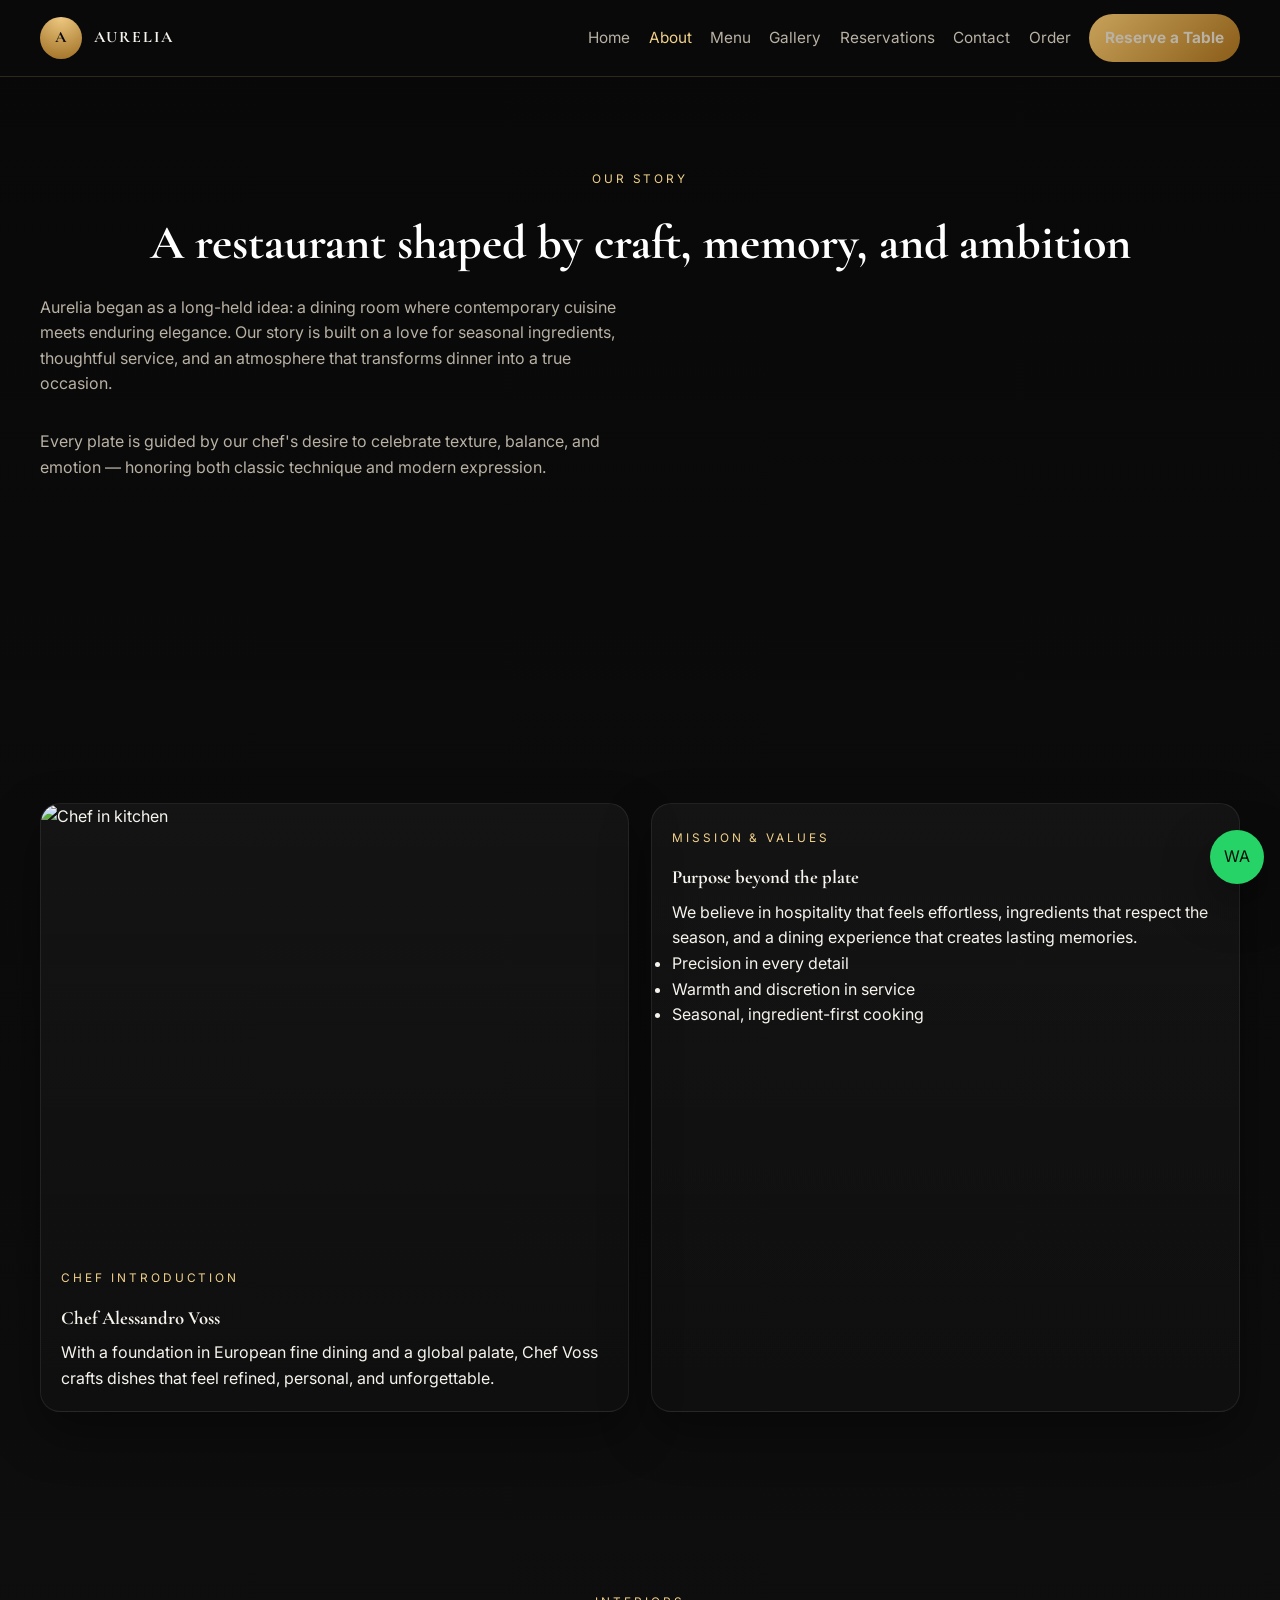
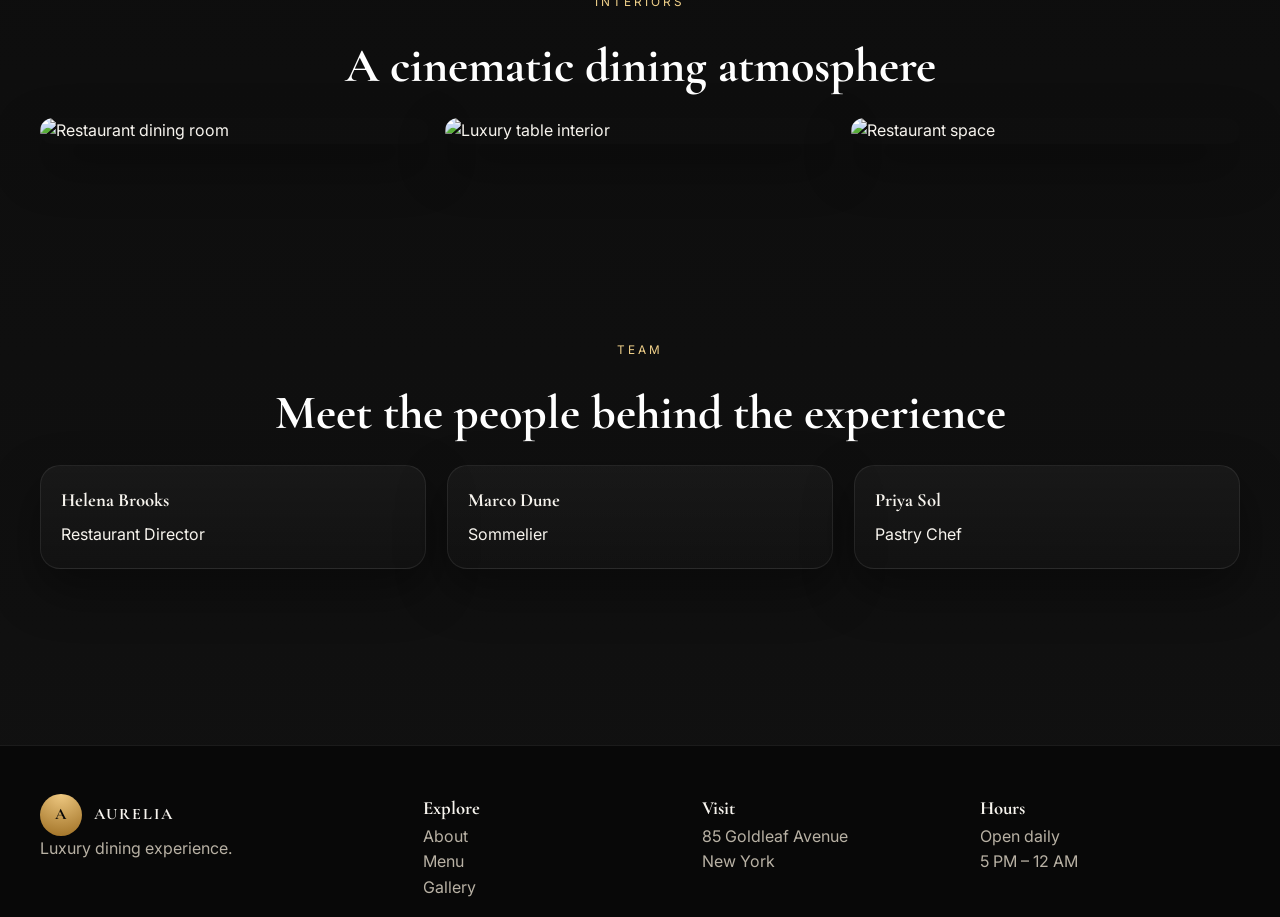
==== about.html @ 3f69cc06 "Add files via upload" ====
<!DOCTYPE html>
<html lang="en">
<head>
  <meta charset="UTF-8" />
  <meta name="viewport" content="width=device-width, initial-scale=1.0" />
  <title>About Aurelia | Luxury Restaurant</title>
  <meta name="description" content="Learn the story, mission, and team behind Aurelia luxury restaurant." />
  <link rel="preconnect" href="https://fonts.googleapis.com">
  <link rel="preconnect" href="https://fonts.gstatic.com" crossorigin>
  <link href="https://fonts.googleapis.com/css2?family=Cormorant+Garamond:wght@500;700&family=Inter:wght@400;500;600;700&display=swap" rel="stylesheet">
  <link rel="stylesheet" href="styles.css" />
</head>
<body>
  <header class="topbar">
    <div class="container navbar">
      <a class="brand" href="index.html"><span class="brand-mark">A</span><span>Aurelia</span></a>
      <button class="menu-toggle" aria-label="Toggle menu">☰</button>
      <nav class="nav-links">
        <a href="index.html">Home</a>
        <a class="active" href="about.html">About</a>
        <a href="menu.html">Menu</a>
        <a href="gallery.html">Gallery</a>
        <a href="reservation.html">Reservations</a>
        <a href="contact.html">Contact</a>
        <a href="order.html">Order</a>
        <a class="nav-cta" href="reservation.html">Reserve a Table</a>
      </nav>
    </div>
  </header>

  <main class="container section">
    <div class="center-text reveal">
      <div class="eyebrow">Our Story</div>
      <h1 class="section-title">A restaurant shaped by craft, memory, and ambition</h1>
    </div>
    <div class="grid-2">
      <div class="reveal">
        <p class="section-subtitle">Aurelia began as a long-held idea: a dining room where contemporary cuisine meets enduring elegance. Our story is built on a love for seasonal ingredients, thoughtful service, and an atmosphere that transforms dinner into a true occasion.</p>
        <p class="section-subtitle">Every plate is guided by our chef's desire to celebrate texture, balance, and emotion — honoring both classic technique and modern expression.</p>
      </div>
      <div class="about-image reveal"></div>
    </div>

    <section class="section">
      <div class="grid-2">
        <div class="card reveal">
          <img src="https://images.unsplash.com/photo-1559339352-11d035aa65de?auto=format&fit=crop&w=900&q=80" alt="Chef in kitchen" />
          <div class="card-body">
            <div class="eyebrow">Chef Introduction</div>
            <h3>Chef Alessandro Voss</h3>
            <p>With a foundation in European fine dining and a global palate, Chef Voss crafts dishes that feel refined, personal, and unforgettable.</p>
          </div>
        </div>
        <div class="card reveal">
          <div class="card-body">
            <div class="eyebrow">Mission & Values</div>
            <h3>Purpose beyond the plate</h3>
            <p>We believe in hospitality that feels effortless, ingredients that respect the season, and a dining experience that creates lasting memories.</p>
            <ul>
              <li>Precision in every detail</li>
              <li>Warmth and discretion in service</li>
              <li>Seasonal, ingredient-first cooking</li>
            </ul>
          </div>
        </div>
      </div>
    </section>

    <section class="section">
      <div class="center-text reveal">
        <div class="eyebrow">Interiors</div>
        <h2 class="section-title">A cinematic dining atmosphere</h2>
      </div>
      <div class="masonry">
        <img class="gallery-trigger reveal" src="https://images.unsplash.com/photo-1514933651103-005eec06c04b?auto=format&fit=crop&w=700&q=80" alt="Restaurant dining room" />
        <img class="gallery-trigger reveal" src="https://images.unsplash.com/photo-1552566626-52f8b828add9?auto=format&fit=crop&w=700&q=80" alt="Luxury table interior" />
        <img class="gallery-trigger reveal" src="https://images.unsplash.com/photo-1528605248644-14dd04022da1?auto=format&fit=crop&w=700&q=80" alt="Restaurant space" />
      </div>
    </section>

    <section class="section">
      <div class="center-text reveal">
        <div class="eyebrow">Team</div>
        <h2 class="section-title">Meet the people behind the experience</h2>
      </div>
      <div class="grid-3">
        <div class="card reveal"><div class="card-body"><h3>Helena Brooks</h3><p>Restaurant Director</p></div></div>
        <div class="card reveal"><div class="card-body"><h3>Marco Dune</h3><p>Sommelier</p></div></div>
        <div class="card reveal"><div class="card-body"><h3>Priya Sol</h3><p>Pastry Chef</p></div></div>
      </div>
    </section>
  </main>

  <footer class="footer">
    <div class="container footer-grid">
      <div><div class="brand"><span class="brand-mark">A</span><span>Aurelia</span></div><p>Luxury dining experience.</p></div>
      <div><h3>Explore</h3><p><a href="about.html">About</a></p><p><a href="menu.html">Menu</a></p><p><a href="gallery.html">Gallery</a></p></div>
      <div><h3>Visit</h3><p>85 Goldleaf Avenue</p><p>New York</p></div>
      <div><h3>Hours</h3><p>Open daily</p><p>5 PM – 12 AM</p></div>
    </div>
  </footer>
  <a class="whatsapp-float" href="https://wa.me/15550142084" target="_blank" aria-label="Chat on WhatsApp">WA</a>
  <button class="back-top" aria-label="Back to top">↑</button>
  <div class="lightbox"><img src="" alt="Expanded gallery item" /></div>
  <script src="script.js"></script>
</body>
</html>
---- styles.css ----
/* Reset and variables */
:root {
  --bg: #0d0d0d;
  --bg-soft: #151515;
  --bg-card: #111111;
  --surface: #1a1a1a;
  --text: #f7f4ee;
  --muted: #b8b1a4;
  --gold: #c7a15a;
  --gold-strong: #f1d18a;
  --white: #ffffff;
  --shadow: 0 20px 50px rgba(0, 0, 0, 0.4);
  --radius: 20px;
  --container: 1200px;
}

* {
  box-sizing: border-box;
  margin: 0;
  padding: 0;
}

html {
  scroll-behavior: smooth;
}

body {
  font-family: "Inter", "Segoe UI", Tahoma, Geneva, Verdana, sans-serif;
  background: linear-gradient(180deg, #080808, #111111);
  color: var(--text);
  line-height: 1.6;
  overflow-x: hidden;
}

h1,
h2,
h3,
.brand {
  font-family: "Cormorant Garamond", Georgia, serif;
}

a {
  color: inherit;
  text-decoration: none;
}

img {
  max-width: 100%;
  display: block;
}

button,
input,
select,
textarea {
  font: inherit;
}

.container {
  width: min(var(--container), calc(100% - 2rem));
  margin: 0 auto;
}

.section {
  padding: 5.5rem 0;
}

.section-title {
  font-size: clamp(2rem, 4vw, 3rem);
  margin-bottom: 0.8rem;
  color: var(--white);
}

.section-subtitle {
  color: var(--muted);
  max-width: 42rem;
  margin-bottom: 2rem;
}

.gold {
  color: var(--gold);
}

.topbar {
  position: sticky;
  top: 0;
  z-index: 999;
  backdrop-filter: blur(14px);
  background: rgba(10, 10, 10, 0.82);
  border-bottom: 1px solid rgba(199, 161, 90, 0.2);
}

.navbar {
  display: flex;
  align-items: center;
  justify-content: space-between;
  min-height: 76px;
}

.brand {
  display: flex;
  align-items: center;
  gap: 0.75rem;
  font-weight: 700;
  letter-spacing: 0.12em;
  text-transform: uppercase;
}

.brand-mark {
  width: 42px;
  height: 42px;
  border-radius: 50%;
  display: grid;
  place-items: center;
  background: radial-gradient(circle at top, #efc982, #9d6e22);
  color: #090909;
  font-weight: 900;
}

.nav-links {
  display: flex;
  gap: 1.15rem;
  align-items: center;
}

.nav-links a {
  color: var(--muted);
  transition: color 0.25s ease;
  font-size: 0.96rem;
}

.nav-links a:hover,
.nav-links a.active {
  color: var(--gold-strong);
}

.nav-cta {
  padding: 0.72rem 1rem;
  border-radius: 999px;
  background: linear-gradient(135deg, var(--gold), #8a5d19);
  color: #111;
  font-weight: 700;
}

.menu-toggle {
  display: none;
  width: 44px;
  height: 44px;
  border: 1px solid rgba(255, 255, 255, 0.12);
  border-radius: 50%;
  background: transparent;
  color: var(--white);
}

.hero {
  position: relative;
  min-height: 92vh;
  display: grid;
  align-items: center;
  background:
    linear-gradient(rgba(0, 0, 0, 0.55), rgba(0, 0, 0, 0.82)),
    url('https://images.unsplash.com/photo-1414235077428-338989a2e8c0?auto=format&fit=crop&w=1600&q=80') center/cover;
}

.hero::after {
  content: "";
  position: absolute;
  inset: auto 0 0 0;
  height: 120px;
  background: linear-gradient(to top, rgba(0,0,0,0.95), transparent);
}

.hero-content {
  position: relative;
  z-index: 1;
  max-width: 720px;
  padding: 5rem 0;
}

.eyebrow {
  display: inline-flex;
  gap: 0.5rem;
  align-items: center;
  text-transform: uppercase;
  letter-spacing: 0.25em;
  font-size: 0.74rem;
  color: var(--gold-strong);
  margin-bottom: 1rem;
}

.hero h1 {
  font-size: clamp(3rem, 8vw, 6rem);
  line-height: 0.95;
  margin-bottom: 1rem;
}

.hero p {
  max-width: 44rem;
  color: #f0e7d6;
  margin-bottom: 2rem;
}

.button-row {
  display: flex;
  flex-wrap: wrap;
  gap: 1rem;
}

.btn {
  display: inline-flex;
  align-items: center;
  justify-content: center;
  padding: 0.9rem 1.4rem;
  border-radius: 999px;
  border: 1px solid rgba(255,255,255,0.15);
  transition: 0.25s ease;
  cursor: pointer;
}

.btn:hover {
  transform: translateY(-2px);
  box-shadow: var(--shadow);
}

.btn-primary {
  background: linear-gradient(135deg, var(--gold), #8a5d19);
  color: #111;
  font-weight: 700;
}

.btn-secondary {
  background: rgba(255,255,255,0.06);
  color: var(--white);
}

.grid-2,
.grid-3,
.grid-4 {
  display: grid;
  gap: 1.35rem;
}

.grid-2 {
  grid-template-columns: repeat(2, minmax(0, 1fr));
}

.grid-3 {
  grid-template-columns: repeat(3, minmax(0, 1fr));
}

.grid-4 {
  grid-template-columns: repeat(4, minmax(0, 1fr));
}

.card {
  background: linear-gradient(180deg, rgba(255,255,255,0.04), rgba(255,255,255,0.01));
  border: 1px solid rgba(255,255,255,0.08);
  border-radius: var(--radius);
  overflow: hidden;
  box-shadow: var(--shadow);
  transition: transform 0.25s ease, border-color 0.25s ease;
}

.card:hover {
  transform: translateY(-6px);
  border-color: rgba(199, 161, 90, 0.48);
}

.card img {
  aspect-ratio: 4 / 3;
  object-fit: cover;
}

.card-body {
  padding: 1.25rem;
}

.card-body h3,
.card-body h4 {
  margin-bottom: 0.4rem;
}

.tag {
  display: inline-flex;
  align-items: center;
  border-radius: 999px;
  padding: 0.32rem 0.65rem;
  background: rgba(199, 161, 90, 0.12);
  color: var(--gold-strong);
  font-size: 0.78rem;
  margin-bottom: 0.7rem;
}

.price {
  color: var(--gold-strong);
  font-weight: 700;
}

.about-panel,
.contact-card,
.sidebar,
.order-panel,
.form-card,
.map-card {
  background: rgba(255,255,255,0.03);
  border: 1px solid rgba(255,255,255,0.08);
  border-radius: var(--radius);
  box-shadow: var(--shadow);
}

.about-image {
  min-height: 420px;
  background: url('https://images.unsplash.com/photo-1517248135467-4c7edcad34c4?auto=format&fit=crop&w=1200&q=80') center/cover;
  border-radius: var(--radius);
}

.feature-list {
  display: grid;
  gap: 1rem;
}

.feature-item {
  display: flex;
  gap: 1rem;
  align-items: flex-start;
}

.feature-icon {
  width: 42px;
  height: 42px;
  border-radius: 50%;
  background: rgba(199, 161, 90, 0.15);
  display: grid;
  place-items: center;
  color: var(--gold-strong);
  flex-shrink: 0;
}

.testimonial-slider {
  position: relative;
}

.testimonial-item {
  display: none;
  background: rgba(255,255,255,0.03);
  border: 1px solid rgba(255,255,255,0.08);
  border-radius: var(--radius);
  padding: 1.7rem;
}

.testimonial-item.active {
  display: block;
}

.masonry {
  columns: 3 240px;
  gap: 1rem;
}

.masonry img {
  width: 100%;
  margin-bottom: 1rem;
  border-radius: 14px;
  break-inside: avoid;
  box-shadow: var(--shadow);
}

.lightbox {
  position: fixed;
  inset: 0;
  background: rgba(0,0,0,0.9);
  display: none;
  align-items: center;
  justify-content: center;
  z-index: 1000;
  padding: 1rem;
}

.lightbox.active {
  display: flex;
}

.lightbox img {
  max-width: min(900px, 100%);
  max-height: 82vh;
  border-radius: 16px;
}

.form-card,
.order-panel,
.sidebar,
.contact-card,
.map-card {
  padding: 1.4rem;
}

.form-grid {
  display: grid;
  gap: 1rem;
}

.form-grid input,
.form-grid select,
.form-grid textarea {
  width: 100%;
  background: rgba(255,255,255,0.04);
  color: var(--white);
  border: 1px solid rgba(255,255,255,0.14);
  padding: 0.9rem 1rem;
  border-radius: 12px;
}

.form-grid textarea {
  min-height: 120px;
}

.filter-bar {
  display: flex;
  flex-wrap: wrap;
  gap: 0.8rem;
  margin: 1rem 0 2rem;
}

.filter-pill {
  padding: 0.55rem 0.9rem;
  border-radius: 999px;
  border: 1px solid rgba(255,255,255,0.14);
  background: transparent;
  color: var(--muted);
  cursor: pointer;
}

.filter-pill.active {
  color: #111;
  background: linear-gradient(135deg, var(--gold), #8a5d19);
  border-color: transparent;
}

.menu-card {
  position: relative;
}

.menu-card:hover {
  transform: translateY(-4px);
}

.order-layout {
  display: grid;
  grid-template-columns: 1.8fr 0.95fr;
  gap: 1.2rem;
}

.cart-item {
  display: flex;
  justify-content: space-between;
  gap: 1rem;
  padding: 0.8rem 0;
  border-bottom: 1px solid rgba(255,255,255,0.08);
}

.checkout {
  display: grid;
  gap: 0.7rem;
}

.newsletter {
  background: linear-gradient(135deg, rgba(199,161,90,0.16), rgba(255,255,255,0.04));
  border-radius: var(--radius);
  padding: 2rem;
  text-align: center;
  margin-top: 3rem;
}

.newsletter-form {
  display: flex;
  justify-content: center;
  gap: 0.7rem;
  flex-wrap: wrap;
}

.newsletter-form input {
  min-width: min(100%, 280px);
  padding: 0.9rem 1rem;
  border-radius: 999px;
  border: 1px solid rgba(255,255,255,0.16);
  background: rgba(0,0,0,0.25);
  color: var(--white);
}

.footer {
  padding: 3rem 0 1rem;
  border-top: 1px solid rgba(255,255,255,0.08);
  background: rgba(0,0,0,0.5);
}

.footer-grid {
  display: grid;
  grid-template-columns: 1.4fr 1fr 1fr 1fr;
  gap: 1.2rem;
}

.footer a,
.footer p {
  color: var(--muted);
}

.socials {
  display: flex;
  gap: 0.75rem;
  margin-top: 1rem;
}

.socials a {
  width: 40px;
  height: 40px;
  display: grid;
  place-items: center;
  border-radius: 50%;
  background: rgba(255,255,255,0.05);
}

.whatsapp-float,
.back-top {
  position: fixed;
  right: 1rem;
  width: 54px;
  height: 54px;
  border-radius: 50%;
  display: grid;
  place-items: center;
  z-index: 998;
  border: none;
  box-shadow: var(--shadow);
}

.whatsapp-float {
  bottom: 1rem;
  background: #25d366;
  color: #05110a;
}

.back-top {
  bottom: 5.5rem;
  background: linear-gradient(135deg, var(--gold), #8a5d19);
  color: #111;
  display: none;
}

.reveal {
  opacity: 0;
  transform: translateY(18px);
  transition: opacity 0.7s ease, transform 0.7s ease;
}

.reveal.visible {
  opacity: 1;
  transform: translateY(0);
}

.center-text {
  text-align: center;
}

@media (max-width: 920px) {
  .grid-3,
  .grid-4,
  .footer-grid,
  .order-layout,
  .grid-2 {
    grid-template-columns: 1fr;
  }

  .nav-links {
    position: absolute;
    top: 76px;
    left: 1rem;
    right: 1rem;
    background: rgba(12,12,12,0.98);
    border: 1px solid rgba(255,255,255,0.08);
    padding: 1rem;
    display: none;
    flex-direction: column;
    align-items: flex-start;
    border-radius: 16px;
  }

  .nav-links.open {
    display: flex;
  }

  .menu-toggle {
    display: inline-grid;
    place-items: center;
  }

  .masonry {
    columns: 2 200px;
  }
}

@media (max-width: 640px) {
  .hero h1 {
    font-size: 2.7rem;
  }

  .section {
    padding: 4rem 0;
  }

  .masonry {
    columns: 1;
  }
}
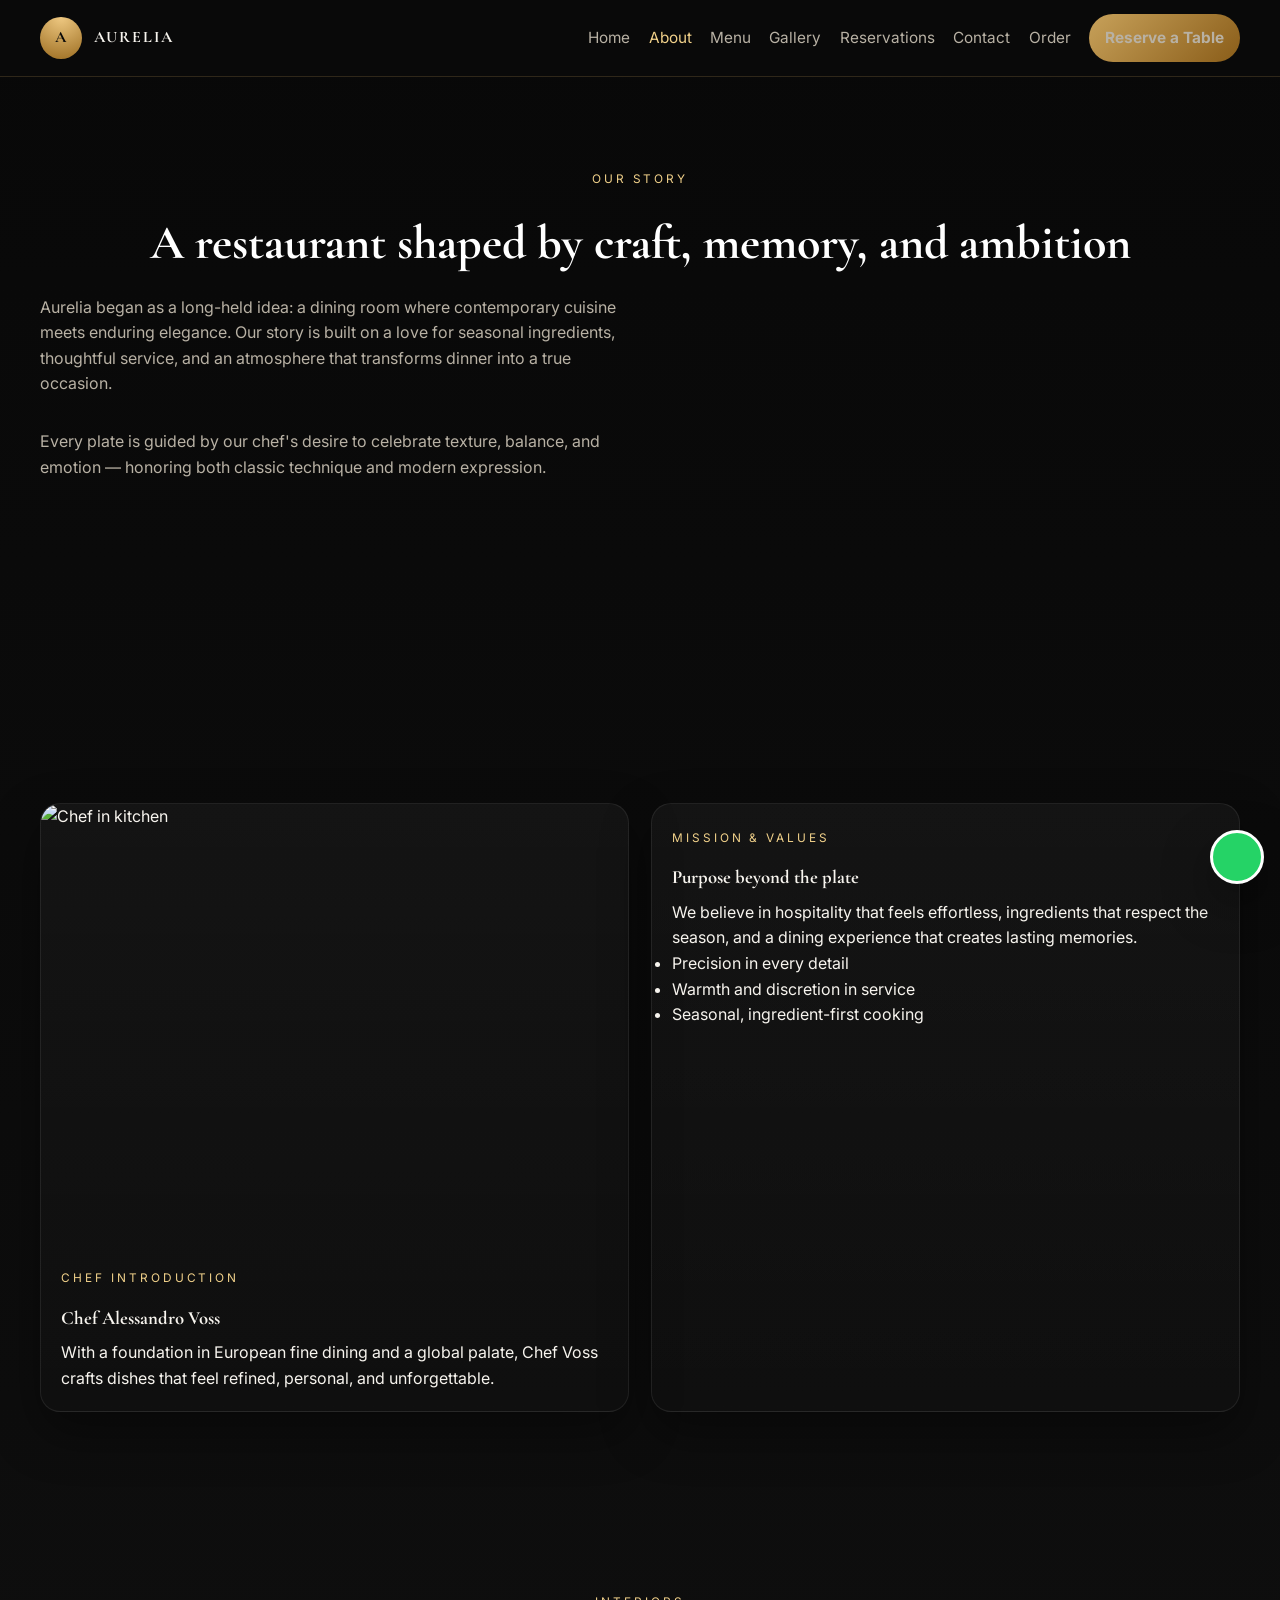
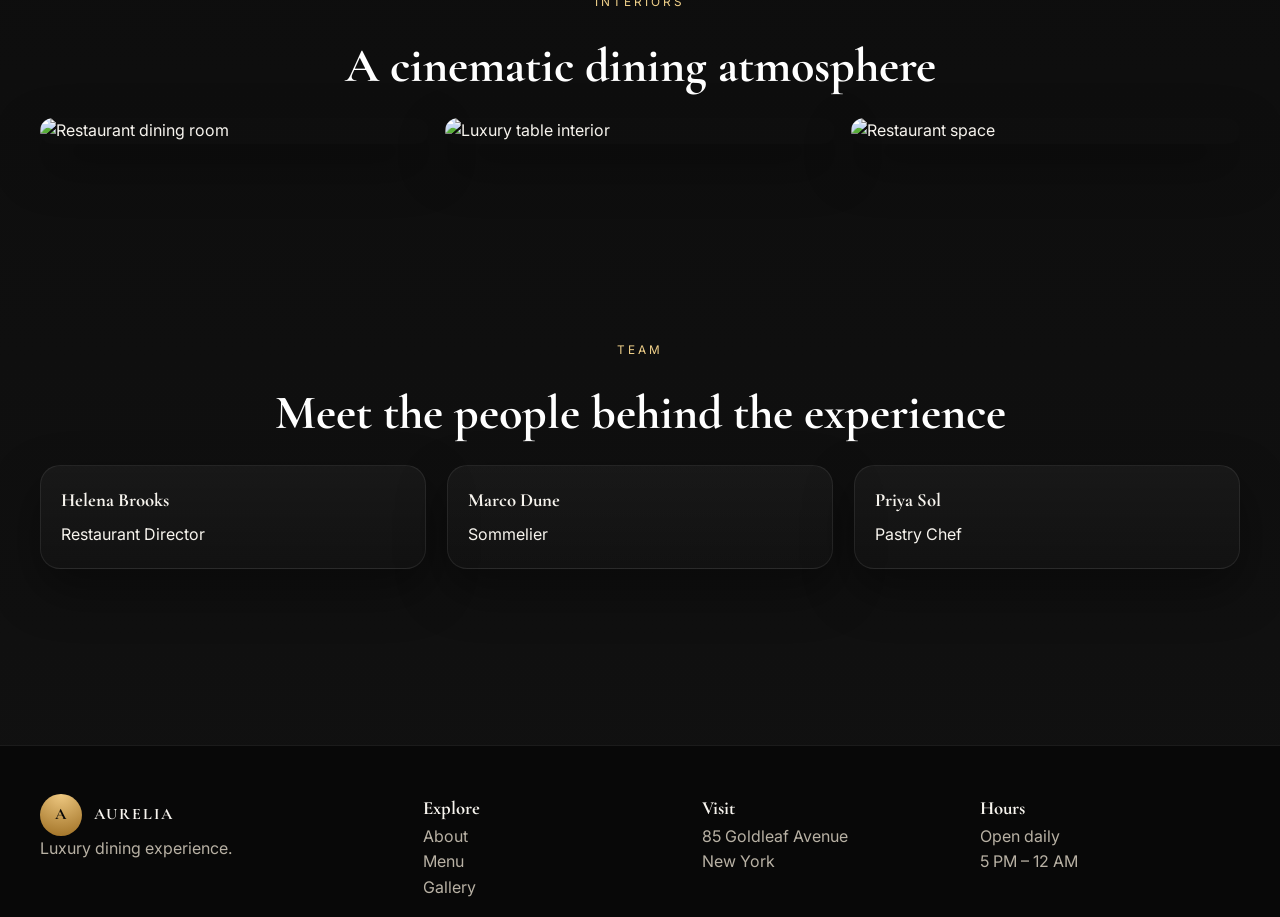
==== commit 02908e5b: "Update about.html" ====
--- a/about.html
+++ b/about.html
@@ -99,8 +99,10 @@
       <div><h3>Hours</h3><p>Open daily</p><p>5 PM – 12 AM</p></div>
     </div>
   </footer>
-  <a class="whatsapp-float" href="https://wa.me/15550142084" target="_blank" aria-label="Chat on WhatsApp">WA</a>
-  <button class="back-top" aria-label="Back to top">↑</button>
+  <a class="whatsapp-float" href="https://wa.me/15550142084" target="_blank" aria-label="Chat on WhatsApp">
+  <i class="fab fa-whatsapp"></i>
+</a>
+  
   <div class="lightbox"><img src="" alt="Expanded gallery item" /></div>
   <script src="script.js"></script>
 </body>
--- a/styles.css
+++ b/styles.css
@@ -536,7 +536,10 @@
 .whatsapp-float {
   bottom: 1rem;
   background: #25d366;
-  color: #05110a;
+  color: white;
+  font-size: 28px;
+  text-decoration: none;
+  border: 3px solid white;
 }
 
 .back-top {
@@ -611,3 +614,38 @@
     columns: 1;
   }
 }
+.voice-agent-btn {
+    position: fixed;
+    bottom: 100px;
+    right: 25px;
+
+    width: 75px;
+    height: 75px;
+
+    background: linear-gradient(135deg, #c9a45c, #e0c27a);
+    color: #111;
+
+    border: 2px solid #e0c27a;
+    border-radius: 50%;
+
+    font-size: 32px;
+    cursor: pointer;
+    z-index: 9999;
+
+    box-shadow: 0 8px 25px rgba(201,164,92,0.4);
+    transition: all 0.3s ease;
+}
+
+.voice-agent-btn:hover {
+    transform: scale(1.1);
+}
+
+.voice-agent-btn.listening {
+    animation: pulse 1s infinite;
+}
+
+@keyframes pulse {
+    0% { transform: scale(1); }
+    50% { transform: scale(1.15); }
+    100% { transform: scale(1); }
+}
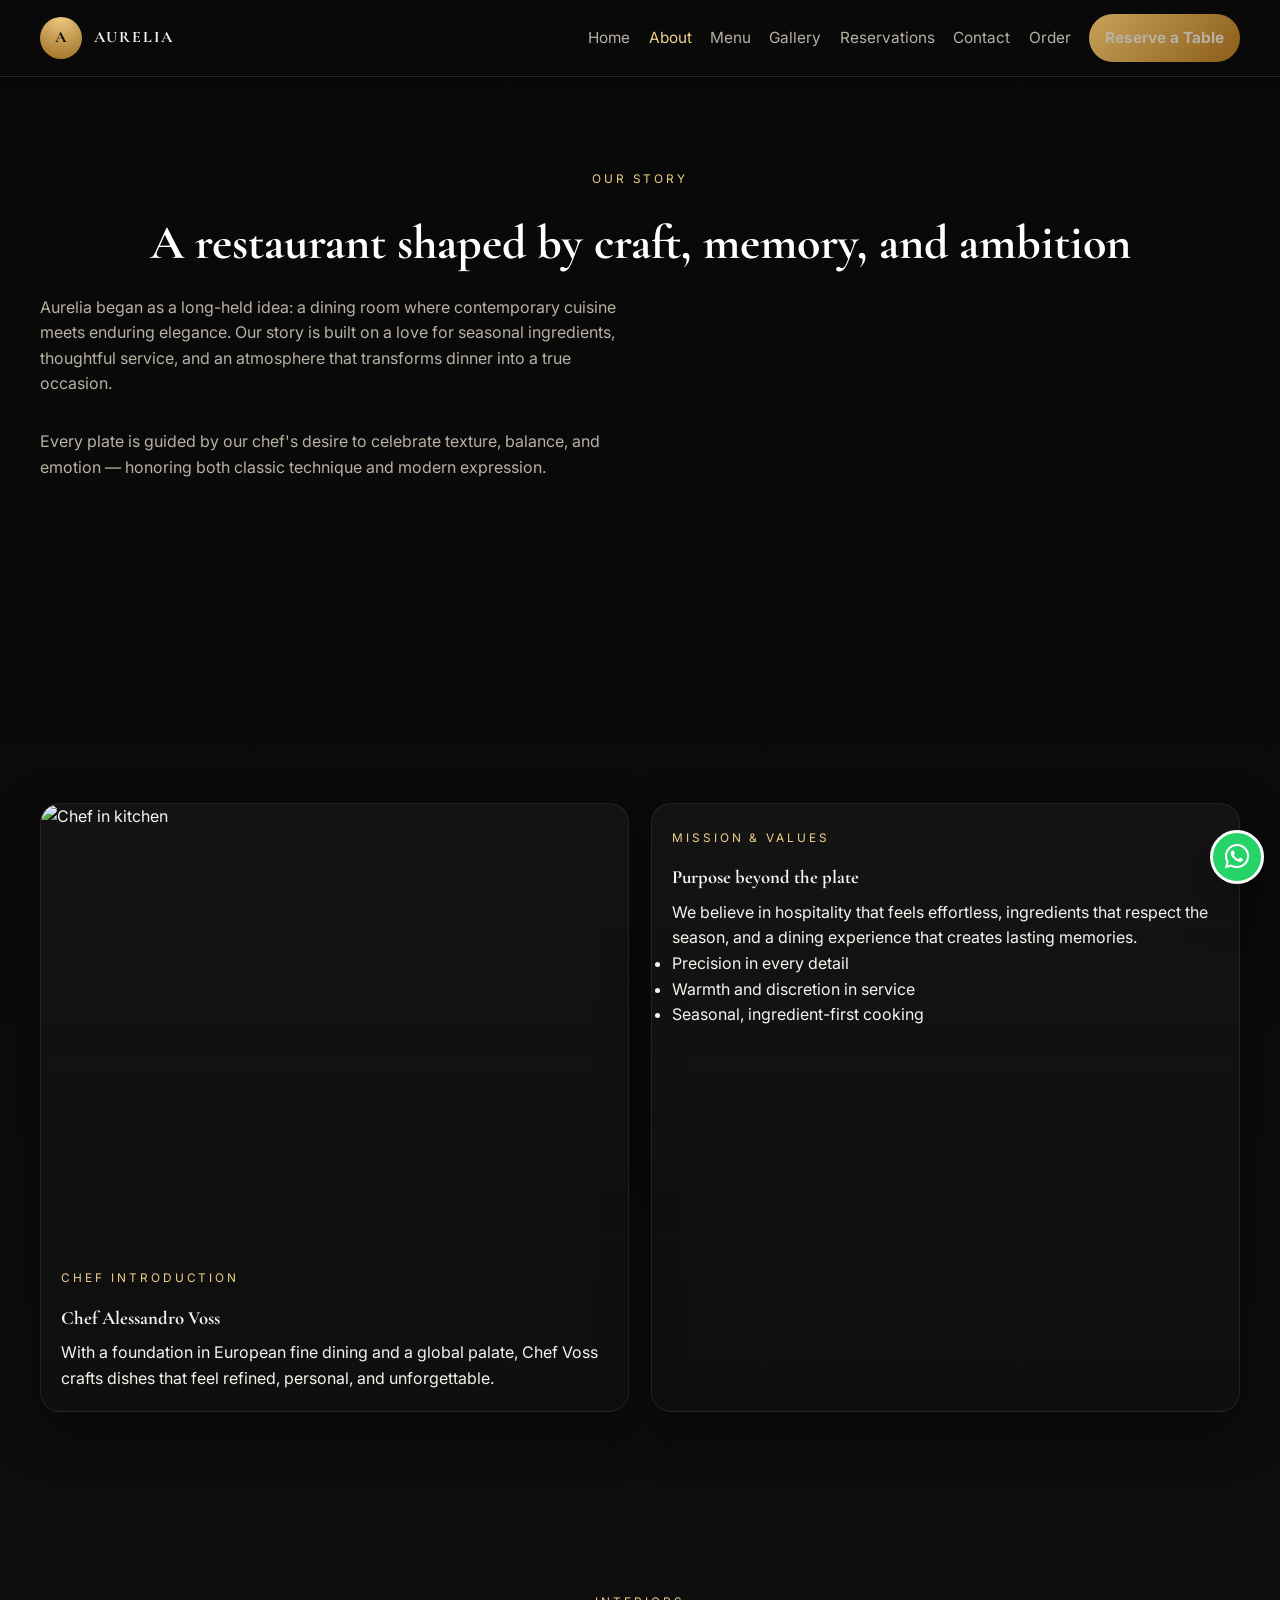
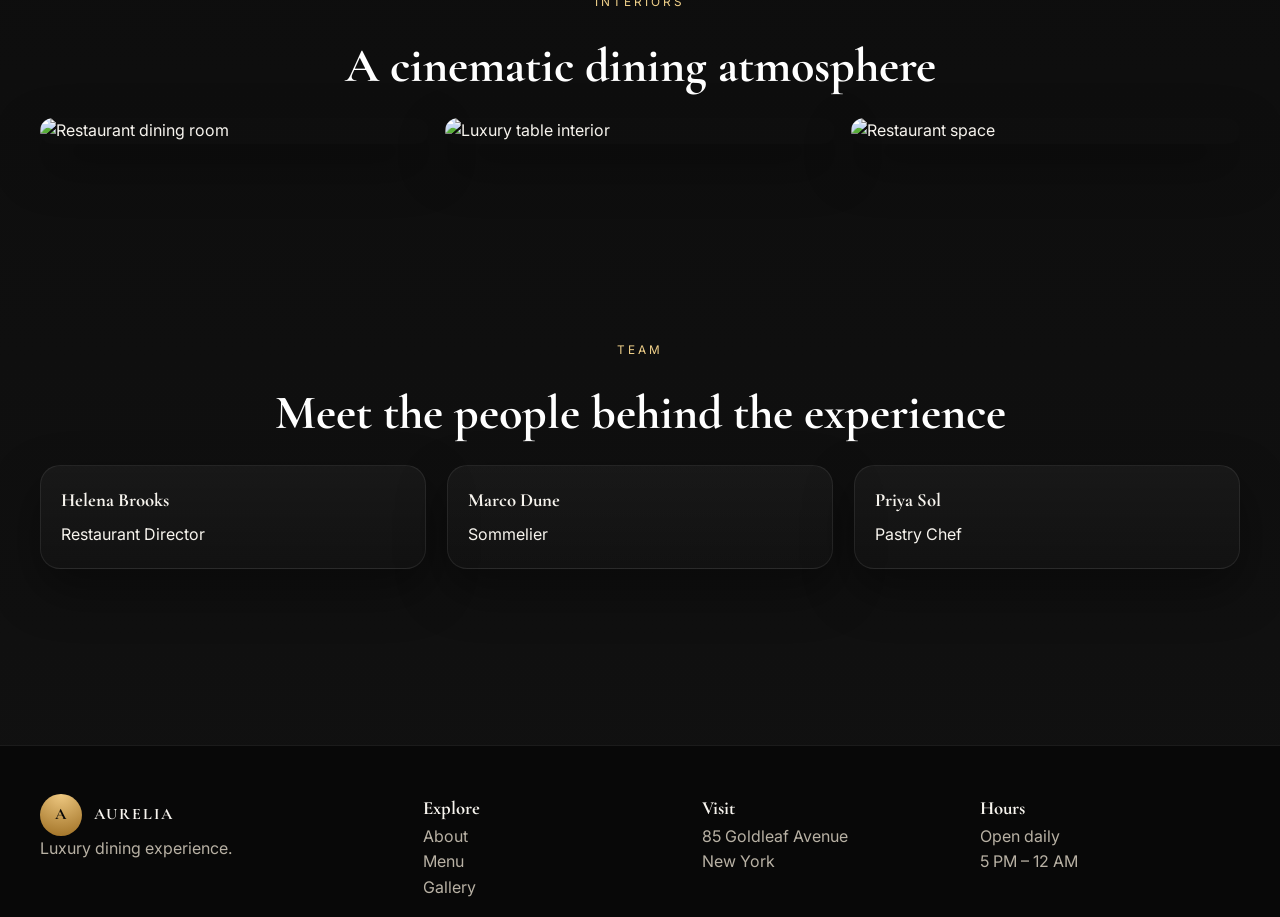
==== commit 6d89c933: "Update about.html" ====
--- a/about.html
+++ b/about.html
@@ -7,6 +7,7 @@
   <meta name="description" content="Learn the story, mission, and team behind Aurelia luxury restaurant." />
   <link rel="preconnect" href="https://fonts.googleapis.com">
   <link rel="preconnect" href="https://fonts.gstatic.com" crossorigin>
+  <link rel="stylesheet" href="https://cdnjs.cloudflare.com/ajax/libs/font-awesome/6.5.1/css/all.min.css">
   <link href="https://fonts.googleapis.com/css2?family=Cormorant+Garamond:wght@500;700&family=Inter:wght@400;500;600;700&display=swap" rel="stylesheet">
   <link rel="stylesheet" href="styles.css" />
 </head>
--- a/styles.css
+++ b/styles.css
@@ -619,8 +619,8 @@
     bottom: 100px;
     right: 25px;
 
-    width: 75px;
-    height: 75px;
+    width: 65px;
+    height: 65px;
 
     background: linear-gradient(135deg, #c9a45c, #e0c27a);
     color: #111;
